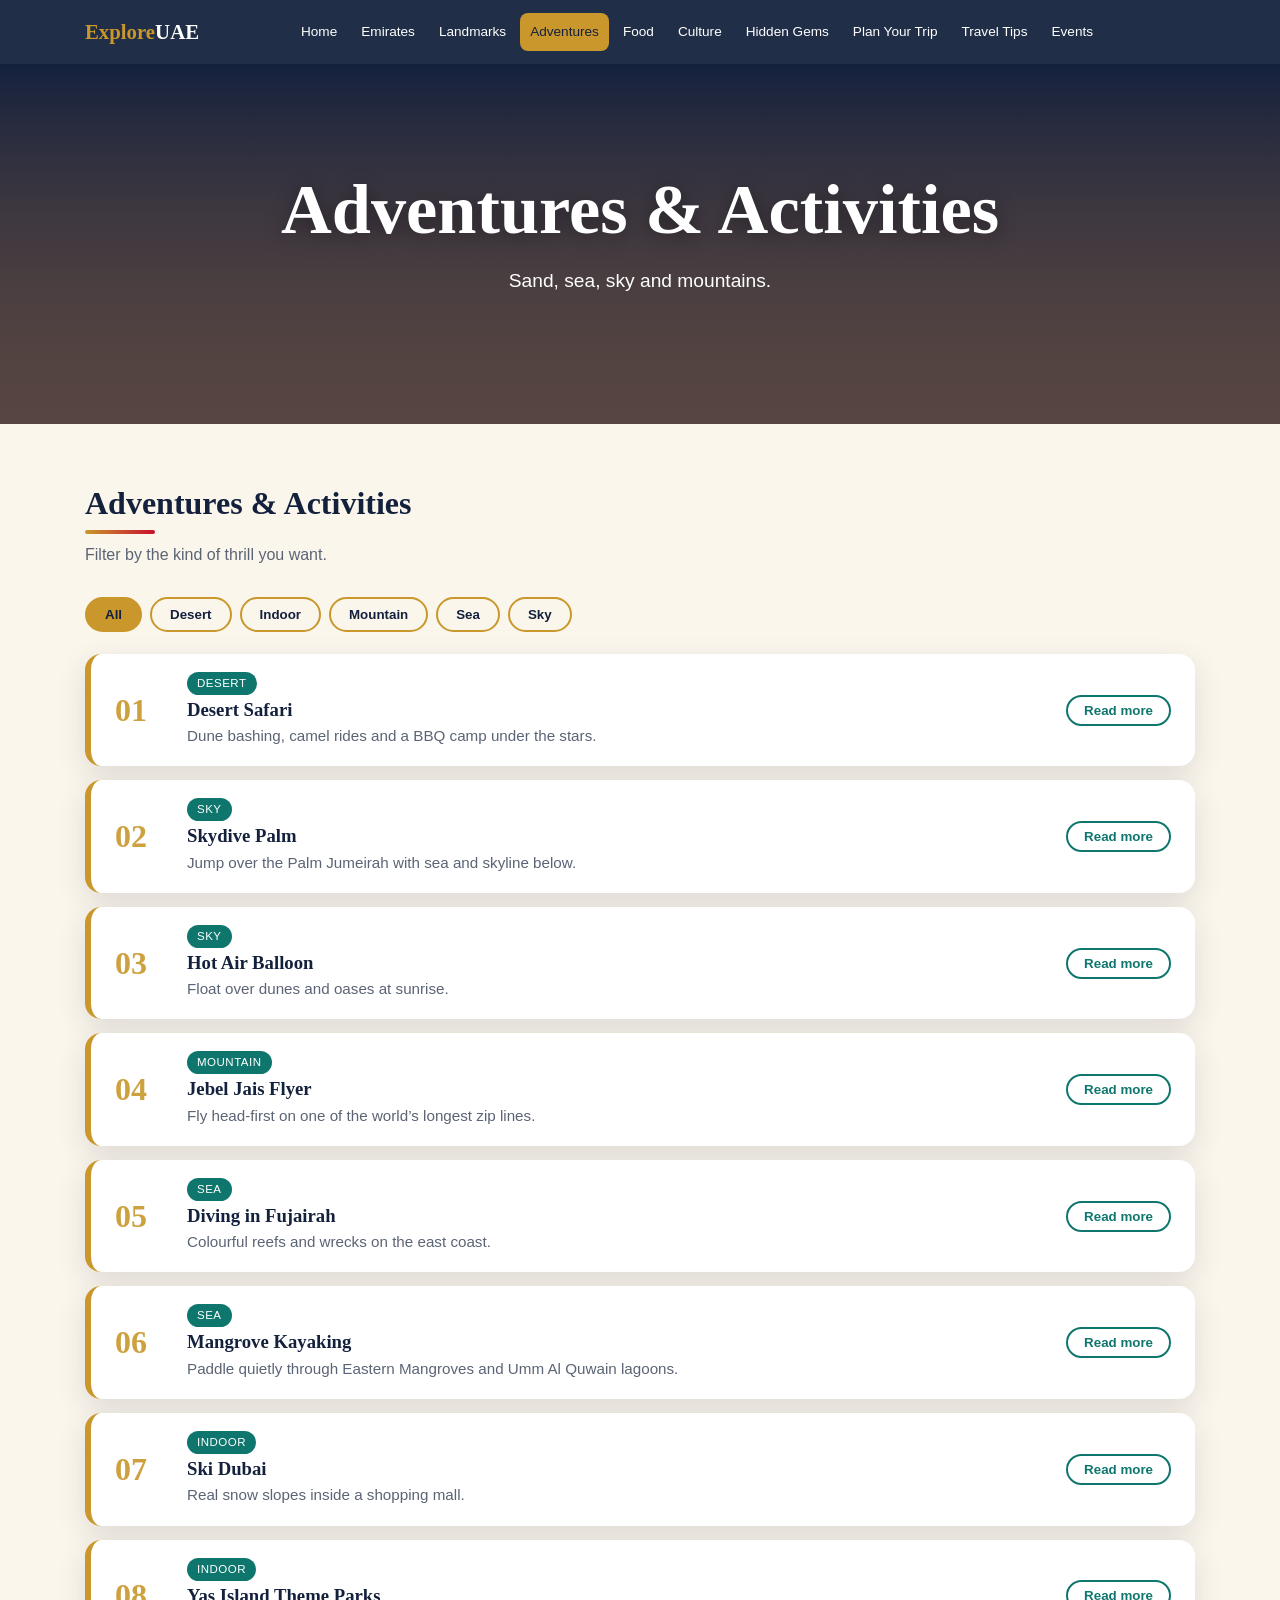
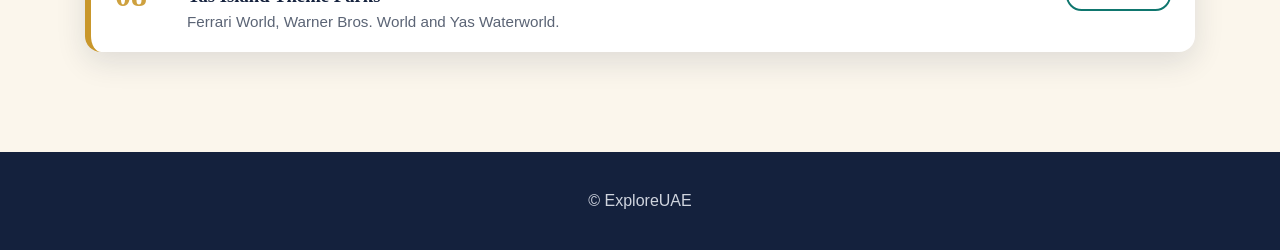
==== adventures.html @ d8216cd1 "Rename adventtures.html to adventures.html" ====
<!DOCTYPE html>
<html lang="en">
<head>
<meta charset="UTF-8">
<meta name="viewport" content="width=device-width, initial-scale=1.0">
<meta name="description" content="ExploreUAE - Adventures">
<title>Adventures | ExploreUAE</title>
<link rel="stylesheet" href="css/shared-styles.css">
<script src="js/site-interactions.js" defer></script>
</head>
<body>
<header><div class="wrap"><nav>
<a class="logo" href="index.html">Explore<span>UAE</span></a>
<ul><li><a href="index.html">Home</a></li><li><a href="emirates.html">Emirates</a></li><li><a href="landmarks.html">Landmarks</a></li><li><a href="adventures.html">Adventures</a></li><li><a href="food.html">Food</a></li><li><a href="culture.html">Culture</a></li><li><a href="hidden-gems.html">Hidden Gems</a></li><li><a href="plan.html">Plan Your Trip</a></li><li><a href="tips.html">Travel Tips</a></li><li><a href="events.html">Events</a></li></ul>
<div class="tools"><button id="burger">☰</button></div>
</nav></div></header>
<main>
<div class="hero small">
<div class="content"><h1>Adventures & Activities</h1><p>Sand, sea, sky and mountains.</p></div></div>
<section><div class="wrap"><h2 class="title">Adventures & Activities</h2><p class="sub">Filter by the kind of thrill you want.</p><div class="filters"><button class="on" data-f="all">All</button><button data-f="Desert">Desert</button><button data-f="Indoor">Indoor</button><button data-f="Mountain">Mountain</button><button data-f="Sea">Sea</button><button data-f="Sky">Sky</button></div><div class="grid list"><article class="card reveal" data-cat="Desert" style="--h:15"><div class="body"><span class="tag">Desert</span><h3>Desert Safari</h3><p>Dune bashing, camel rides and a BBQ camp under the stars.</p><button class="more" data-title="Desert Safari" data-info="Most tours leave in the afternoon and include sandboarding and live shows.">Read more</button></div></article>
<article class="card reveal" data-cat="Sky" style="--h:62"><div class="body"><span class="tag">Sky</span><h3>Skydive Palm</h3><p>Jump over the Palm Jumeirah with sea and skyline below.</p><button class="more" data-title="Skydive Palm" data-info="Tandem jumps need no experience and offer one of the world’s great views.">Read more</button></div></article>
<article class="card reveal" data-cat="Sky" style="--h:109"><div class="body"><span class="tag">Sky</span><h3>Hot Air Balloon</h3><p>Float over dunes and oases at sunrise.</p><button class="more" data-title="Hot Air Balloon" data-info="Flights start before dawn and often end with a desert breakfast.">Read more</button></div></article>
<article class="card reveal" data-cat="Mountain" style="--h:156"><div class="body"><span class="tag">Mountain</span><h3>Jebel Jais Flyer</h3><p>Fly head-first on one of the world’s longest zip lines.</p><button class="more" data-title="Jebel Jais Flyer" data-info="Located in Ras Al Khaimah, with speeds above 100 km/h.">Read more</button></div></article>
<article class="card reveal" data-cat="Sea" style="--h:203"><div class="body"><span class="tag">Sea</span><h3>Diving in Fujairah</h3><p>Colourful reefs and wrecks on the east coast.</p><button class="more" data-title="Diving in Fujairah" data-info="Snoopy Island is a beginner-friendly snorkelling spot.">Read more</button></div></article>
<article class="card reveal" data-cat="Sea" style="--h:250"><div class="body"><span class="tag">Sea</span><h3>Mangrove Kayaking</h3><p>Paddle quietly through Eastern Mangroves and Umm Al Quwain lagoons.</p><button class="more" data-title="Mangrove Kayaking" data-info="Look for herons, flamingos and fish among the roots.">Read more</button></div></article>
<article class="card reveal" data-cat="Indoor" style="--h:297"><div class="body"><span class="tag">Indoor</span><h3>Ski Dubai</h3><p>Real snow slopes inside a shopping mall.</p><button class="more" data-title="Ski Dubai" data-info="Includes penguin encounters and a snow park.">Read more</button></div></article>
<article class="card reveal" data-cat="Indoor" style="--h:344"><div class="body"><span class="tag">Indoor</span><h3>Yas Island Theme Parks</h3><p>Ferrari World, Warner Bros. World and Yas Waterworld.</p><button class="more" data-title="Yas Island Theme Parks" data-info="Home to some of the fastest rollercoasters.">Read more</button></div></article>
</div></div></section>
</main>
<div class="modal" id="modal"><div class="box"><button class="x">&times;</button><h2 id="mTitle"></h2><p id="mText"></p></div></div>
<footer><div class="wrap"><p>&copy; ExploreUAE</p></div></footer>
</body>
</html>
---- css/shared-styles.css ----
/* ========== ExploreUAE – main stylesheet ========== */
:root{--bg:#fbf6ec;--card:#fff;--ink:#14213d;--muted:#5b6475;--gold:#c9972b;--teal:#0f766e;--red:#c8102e;--shadow:0 10px 30px rgba(20,33,61,.12);--r:16px}
*{box-sizing:border-box;margin:0;padding:0}
html{scroll-behavior:smooth}
body{font-family:'Segoe UI',Tahoma,sans-serif;background:var(--bg);color:var(--ink);line-height:1.65;transition:background .4s,color .4s}
h1,h2,h3{font-family:Georgia,'Times New Roman',serif;line-height:1.2}
a{color:inherit;text-decoration:none}
img,svg,video{max-width:100%}
.wrap{max-width:1150px;margin:auto;padding:0 20px}
section{padding:60px 0}
h2.title{font-size:2rem;margin-bottom:8px}
h2.title::after{content:"";display:block;width:70px;height:4px;background:linear-gradient(90deg,var(--gold),var(--red));margin-top:8px;border-radius:4px}
.sub{color:var(--muted);margin-bottom:28px;max-width:700px}

/* ----- Navbar ----- */
header{position:sticky;top:0;z-index:50;background:rgba(20,33,61,.94);backdrop-filter:blur(8px);color:#fff}
nav{display:flex;align-items:center;justify-content:space-between;height:64px}
.logo{font-family:Georgia,serif;font-size:1.3rem;font-weight:700;color:var(--gold)}
.logo span{color:#fff}
nav ul{display:flex;list-style:none;gap:4px;flex-wrap:wrap}
nav li a{display:block;padding:8px 10px;border-radius:8px;font-size:.85rem;transition:.25s}
nav li a:hover,nav li a.active{background:var(--gold);color:#14213d}
.tools button{background:none;border:1px solid rgba(255,255,255,.4);color:#fff;border-radius:8px;padding:6px 10px;cursor:pointer;margin-left:6px;font-size:1rem}
#burger{display:none}

/* ----- Hero ----- */
.hero{position:relative;min-height:88vh;display:grid;place-items:center;text-align:center;color:#fff;overflow:hidden;
 background:linear-gradient(rgba(20,33,61,.45),rgba(20,33,61,.7)),url(../images/hero-burj-khalifa.jpg) center/cover no-repeat,linear-gradient(180deg,#14213d,#f2994a)}
.hero.small{min-height:40vh}
.hero h1{font-size:clamp(2.2rem,6vw,4.4rem);text-shadow:0 4px 20px rgba(0,0,0,.4);animation:rise 1.2s both}
.hero p{font-size:1.2rem;max-width:640px;margin:14px auto 24px;animation:rise 1.2s .3s both}
.hero .content{position:relative;z-index:3;padding:40px 20px}
.btn{display:inline-block;background:var(--gold);color:#14213d;padding:12px 26px;border-radius:40px;font-weight:700;border:0;cursor:pointer;transition:.3s;font-size:1rem}
.btn:hover{transform:translateY(-3px) scale(1.04);box-shadow:0 8px 20px rgba(201,151,43,.5)}
.btn.alt{background:transparent;border:2px solid #fff;color:#fff;margin-left:8px}

/* ----- Cards & grid ----- */
.grid{display:grid;grid-template-columns:repeat(auto-fill,minmax(260px,1fr));gap:22px}
.card{background:var(--card);border-radius:var(--r);box-shadow:var(--shadow);overflow:hidden;transition:transform .35s,box-shadow .35s;position:relative}
.card:hover{transform:translateY(-8px) rotate(-.4deg)}
.pic{height:190px;overflow:hidden;background:linear-gradient(135deg,hsl(var(--h),70%,55%),hsl(calc(var(--h) + 40),75%,38%));transition:.4s}
.pic img{width:100%;height:100%;object-fit:cover;display:block;transition:transform .5s}
.card:hover .pic img{transform:scale(1.12)}
.card .body{padding:18px}
.card h3{margin-bottom:6px}
.card p{color:var(--muted);font-size:.95rem}
.tag{display:inline-block;font-size:.72rem;background:var(--teal);color:#fff;padding:2px 10px;border-radius:20px;margin-bottom:8px;text-transform:uppercase;letter-spacing:.5px}
.more{margin-top:12px;background:none;border:2px solid var(--teal);color:var(--teal);padding:6px 16px;border-radius:20px;cursor:pointer;font-weight:600;transition:.3s}
.more:hover{background:var(--teal);color:#fff}
.filters{display:flex;gap:8px;flex-wrap:wrap;margin-bottom:22px}
.filters button{padding:8px 18px;border-radius:30px;border:2px solid var(--gold);background:none;color:var(--ink);cursor:pointer;font-weight:600;transition:.25s}
.filters button.on,.filters button:hover{background:var(--gold);color:#14213d}
.hide{display:none!important}

/* ----- Flip cards ----- */
.flip{perspective:900px;height:200px}
.flip>div{position:relative;width:100%;height:100%;transition:transform .7s;transform-style:preserve-3d}
.flip:hover>div{transform:rotateY(180deg)}
.flip .f,.flip .b{position:absolute;inset:0;backface-visibility:hidden;border-radius:var(--r);display:grid;place-items:center;text-align:center;padding:18px;box-shadow:var(--shadow)}
.flip .f{background:linear-gradient(135deg,var(--teal),#0b3d5c);color:#fff;font-size:1.3rem;font-family:Georgia,serif}
.flip .b{background:var(--gold);color:#14213d;transform:rotateY(180deg);font-size:.95rem}

/* ----- Stats ----- */
.stats{background:linear-gradient(120deg,#14213d,#0f766e);color:#fff;padding:46px 0}
.stats .grid{text-align:center}
.stats b{display:block;font-size:2.6rem;font-family:Georgia,serif;color:var(--gold)}

/* ----- Tables ----- */
.twrap{overflow-x:auto;border-radius:var(--r);box-shadow:var(--shadow)}
table{width:100%;border-collapse:collapse;background:var(--card)}
caption{padding:12px;font-weight:700;text-align:left;caption-side:top}
th{background:#14213d;color:#fff;padding:12px;text-align:left;cursor:pointer;white-space:nowrap}
th:hover{background:var(--teal)}
td{padding:11px 12px;border-bottom:1px solid rgba(128,128,128,.2)}
tbody tr:nth-child(even){background:rgba(201,151,43,.08)}
tbody tr:hover{background:rgba(15,118,110,.15)}

/* ----- Forms ----- */
form{background:var(--card);padding:26px;border-radius:var(--r);box-shadow:var(--shadow);max-width:620px}
.row{margin-bottom:16px}
label{display:block;font-weight:600;margin-bottom:5px}
input,select,textarea{width:100%;padding:11px 13px;border:2px solid #cfd4de;border-radius:10px;font:inherit;background:var(--bg);color:var(--ink);transition:.25s}
input:focus,select:focus,textarea:focus{outline:0;border-color:var(--gold);box-shadow:0 0 0 4px rgba(201,151,43,.25)}
input[type=checkbox],input[type=radio]{width:auto;margin-right:6px}
input[type=range]{padding:0}
.err{color:var(--red);font-size:.82rem;min-height:1.1em}
.invalid{border-color:var(--red)}
.msg{margin-top:14px;padding:12px;border-radius:10px;background:rgba(15,118,110,.15);color:var(--teal);font-weight:700}
.result{font-size:1.8rem;font-family:Georgia,serif;color:var(--gold);margin-top:12px}

/* ----- Tabs / accordion / timeline ----- */
.tabs{display:flex;gap:6px;flex-wrap:wrap;margin-bottom:18px}
.tabs button{padding:10px 20px;border:0;border-radius:10px 10px 0 0;background:#d9dde6;cursor:pointer;font-weight:700}
.tabs button.on{background:var(--teal);color:#fff}
.panel{display:none;animation:fade .6s}
.panel.on{display:block}
details{background:var(--card);border-radius:12px;box-shadow:var(--shadow);margin-bottom:12px;padding:14px 18px}
summary{cursor:pointer;font-weight:700}
details[open] p{animation:fade .5s;margin-top:8px;color:var(--muted)}
.timeline{border-left:4px solid var(--gold);margin-left:14px}
.timeline div{padding:0 0 26px 26px;position:relative}
.timeline div::before{content:"";position:absolute;left:-12px;top:4px;width:20px;height:20px;border-radius:50%;background:var(--teal);border:4px solid var(--bg)}
.timeline b{color:var(--gold);font-size:1.2rem}
.bars{display:flex;align-items:flex-end;gap:8px;height:200px;padding:10px;background:var(--card);border-radius:var(--r);box-shadow:var(--shadow)}
.bars div{flex:1;background:linear-gradient(0deg,#2a9d8f,#e76f51);border-radius:6px 6px 0 0;position:relative;height:0;transition:height 1.2s}
.bars span{position:absolute;bottom:-22px;left:50%;transform:translateX(-50%);font-size:.7rem}
.bars em{position:absolute;top:-20px;left:50%;transform:translateX(-50%);font-size:.7rem;font-style:normal}
.quote{font-size:1.4rem;font-family:Georgia,serif;text-align:center;min-height:90px;transition:opacity .5s}
.countdown{display:flex;gap:14px;justify-content:center;flex-wrap:wrap}
.countdown div{background:rgba(255,255,255,.15);padding:14px 20px;border-radius:12px;min-width:90px;text-align:center}
.countdown b{display:block;font-size:2rem}

/* ----- Modal / footer / misc ----- */
.modal{position:fixed;inset:0;background:rgba(0,0,0,.65);display:none;place-items:center;z-index:100;padding:20px}
.modal.on{display:grid;animation:fade .3s}
.modal .box{background:var(--card);padding:30px;border-radius:var(--r);max-width:480px;animation:pop .4s}
.modal .x{float:right;background:none;border:0;font-size:1.5rem;cursor:pointer;color:var(--ink)}
footer{background:#14213d;color:#cfd4de;padding:36px 0;text-align:center;margin-top:40px}
.reveal{opacity:0;transform:translateY(40px);transition:opacity .8s,transform .8s}
.reveal.in{opacity:1;transform:none}
.two{display:grid;grid-template-columns:1fr 1fr;gap:30px;align-items:center}
video{width:100%;border-radius:var(--r);box-shadow:var(--shadow);background:#000}

/* ----- Animations ----- */
@keyframes rise{from{opacity:0;transform:translateY(40px)}to{opacity:1;transform:none}}
@keyframes fade{from{opacity:0}to{opacity:1}}
@keyframes pop{from{transform:scale(.6);opacity:0}to{transform:scale(1);opacity:1}}
@keyframes dusk{to{background-position:0 100%}}

@media(max-width:860px){
 #burger{display:inline-block}
 nav ul{position:absolute;top:64px;left:0;right:0;background:#14213d;flex-direction:column;display:none;padding:10px}
 nav ul.open{display:flex}
 .two{grid-template-columns:1fr}.btn.alt{margin:10px 0 0}
}
@media(prefers-reduced-motion:reduce){*{animation:none!important;transition:none!important}}

/* ----- National Day flag & Travel Tips fireworks ----- */
.nd-head{display:flex;align-items:center;justify-content:center;gap:18px;flex-wrap:wrap;margin-bottom:18px}
.nd-head h2{margin:0}
.nd-flag{width:clamp(70px,12vw,120px);height:auto;filter:drop-shadow(0 8px 14px rgba(0,0,0,.45));animation:flagwave 3.2s ease-in-out infinite;transform-origin:left center}
@keyframes flagwave{0%,100%{transform:rotate(-2deg) skewY(-1deg)}50%{transform:rotate(2deg) skewY(1.5deg)}}
.title-row{display:flex;align-items:center;justify-content:flex-start;gap:40px;flex-wrap:wrap;margin-bottom:10px}
.title-row .sub{margin-bottom:0}
.title-fireworks{width:min(300px,100%);height:auto;border-radius:var(--r);box-shadow:var(--shadow),0 0 0 4px #fff;object-fit:cover;transition:transform .4s}
.title-fireworks:hover{transform:scale(1.04) rotate(-1deg)}
@media(max-width:600px){.title-row{justify-content:center;text-align:center}}

/* ----- Tools row: checklist + fireworks card ----- */
.tools-row{display:flex;gap:30px;align-items:stretch;flex-wrap:wrap}
.tools-row .pack{flex:1 1 380px}
.fw-card{flex:1 1 380px;position:relative;margin:0;border-radius:var(--r);overflow:hidden;min-height:320px;box-shadow:var(--shadow),0 0 0 5px #fff,0 0 40px rgba(201,151,43,.35);transition:transform .4s}
.fw-card:hover{transform:translateY(-6px) rotate(-.6deg)}
.fw-card img{position:absolute;inset:0;width:100%;height:100%;object-fit:cover;transition:transform .8s}
.fw-card:hover img{transform:scale(1.07)}
.fw-card figcaption{position:absolute;left:0;right:0;bottom:0;padding:60px 22px 20px;color:#fff;background:linear-gradient(transparent,rgba(10,15,35,.9));display:flex;flex-direction:column;gap:2px}
.fw-card figcaption b{font-family:Georgia,serif;font-size:1.4rem;color:var(--gold)}
.fw-card figcaption span{font-size:.92rem;opacity:.9}

/* ----- Events: register form + Burj Khalifa reel card ----- */
.reg-row{display:flex;gap:30px;align-items:stretch;flex-wrap:wrap}
.reg-row form{flex:1 1 380px}
.reel-card{flex:0 1 380px;position:relative;display:block;border-radius:var(--r);overflow:hidden;min-height:480px;box-shadow:var(--shadow),0 0 0 5px #fff,0 0 40px rgba(200,16,46,.28);transition:transform .4s,box-shadow .4s}
.reel-card:hover{transform:translateY(-6px) rotate(.6deg)}
.reel-card img{position:absolute;inset:0;width:100%;height:100%;object-fit:cover;transition:transform .8s}
.reel-card:hover img{transform:scale(1.06)}
.reel-play{position:absolute;top:18px;right:18px;width:52px;height:52px;border-radius:50%;display:grid;place-items:center;background:rgba(255,255,255,.92);color:var(--red);font-size:1.2rem;padding-left:4px;box-shadow:0 6px 18px rgba(0,0,0,.4);animation:reelpulse 2.4s ease-in-out infinite}
@keyframes reelpulse{0%,100%{box-shadow:0 6px 18px rgba(0,0,0,.4),0 0 0 0 rgba(255,255,255,.5)}50%{box-shadow:0 6px 18px rgba(0,0,0,.4),0 0 0 14px rgba(255,255,255,0)}}
.reel-cap{position:absolute;left:0;right:0;bottom:0;padding:70px 22px 22px;color:#fff;display:flex;flex-direction:column;gap:3px;background:linear-gradient(transparent,rgba(10,15,35,.97) 55%)}
.reel-cap small{text-transform:uppercase;letter-spacing:1.5px;color:var(--gold);font-weight:700;font-size:.72rem}
.reel-cap b{font-family:Georgia,serif;font-size:1.35rem;line-height:1.25}
.reel-cap em{font-style:normal;font-size:.9rem;opacity:.9}
@media(max-width:600px){.reel-card{flex-basis:100%;min-height:440px}}

/* ----- spacing when the sub-title is removed ----- */
.wrap>h2.title+.grid{margin-top:28px}
/* ----- Landmarks as a numbered list (no photos) ----- */
.grid.list{display:flex;flex-direction:column;gap:14px;counter-reset:lm}
.grid.list .card{display:flex;align-items:center;gap:20px;padding:18px 24px;counter-increment:lm;border-left:6px solid var(--gold)}
.grid.list .card::before{content:counter(lm,decimal-leading-zero);font:700 2rem Georgia,serif;color:var(--gold);min-width:52px;opacity:.9}
.grid.list .card:hover{transform:translateX(8px);box-shadow:0 14px 34px rgba(20,33,61,.2)}
.grid.list .card .body{flex:1;padding:0;display:grid;grid-template-columns:1fr auto;column-gap:20px;align-items:center}
.grid.list .card .body>*{grid-column:1}
.grid.list .card .tag{justify-self:start;margin-bottom:4px}
.grid.list .card .body h3{margin-bottom:2px}
.grid.list .card .more{grid-column:2;grid-row:1/span 3;margin:0;white-space:nowrap}
@media(max-width:600px){.grid.list .card{align-items:flex-start;padding:16px}.grid.list .card::before{font-size:1.5rem;min-width:36px}.grid.list .card .body{grid-template-columns:1fr}.grid.list .card .more{grid-column:1;grid-row:auto;justify-self:start;margin-top:10px}}

/* ----- Home hero: flag picture on the left, title on the right ----- */
.hero-split{display:flex;align-items:center;gap:48px;max-width:1150px;width:100%;text-align:left}
.hero-pic{flex:1 1 52%;margin:0;border-radius:var(--r);overflow:hidden;box-shadow:0 20px 50px rgba(0,0,0,.45),0 0 0 6px rgba(255,255,255,.9),0 0 50px rgba(201,151,43,.4);transform:rotate(-2deg);animation:rise 1.2s both;transition:transform .5s}
.hero-pic:hover{transform:rotate(0) scale(1.03)}
.hero-pic img{display:block;width:100%;height:auto}
.hero-text{flex:1 1 40%}
.hero-text h1{margin-bottom:4px}
.hero-text p{margin:14px 0 24px}
@media(max-width:860px){.hero-split{flex-direction:column;gap:30px;text-align:center}.hero-pic{flex-basis:auto;width:100%;max-width:560px}}

/* ----- Food: international section ----- */
.intl{display:grid;grid-template-columns:1fr 1fr;gap:34px;align-items:center}
.intl-pic{margin:0;border-radius:var(--r);overflow:hidden;box-shadow:var(--shadow),0 0 0 5px #fff}
.intl-pic img{display:block;width:100%;height:auto}
.intl-text p{color:var(--muted);margin-bottom:16px}
.chips{display:flex;flex-wrap:wrap;gap:8px;list-style:none}
.chips li{background:var(--gold);color:#14213d;font-weight:600;font-size:.85rem;padding:5px 14px;border-radius:30px}
@media(max-width:860px){.intl{grid-template-columns:1fr}}
.wrap>h2.title+.intl{margin-top:28px}
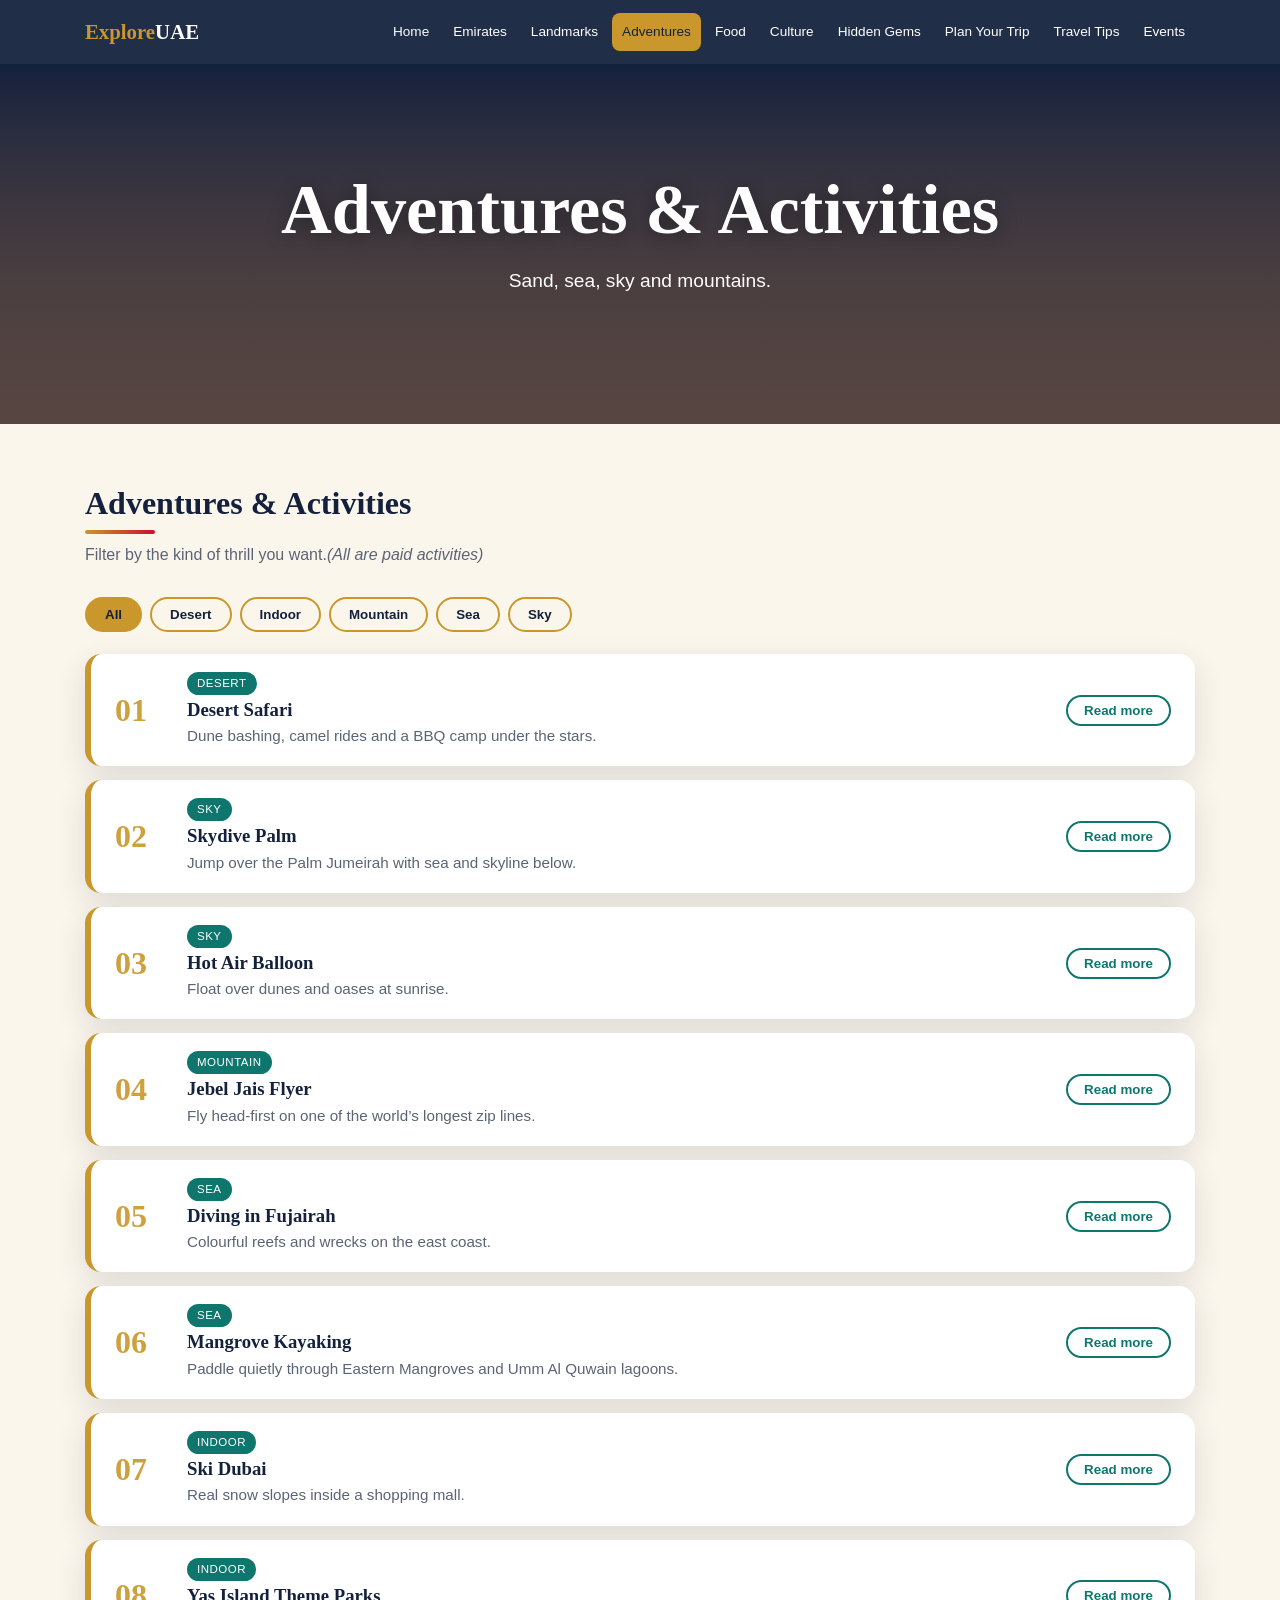
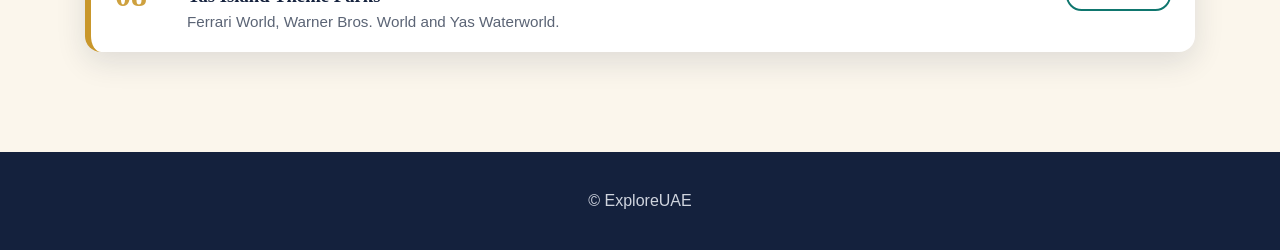
==== commit af89ce68: "Updated html" ====
--- a/adventures.html
+++ b/adventures.html
@@ -12,12 +12,11 @@
 <header><div class="wrap"><nav>
 <a class="logo" href="index.html">Explore<span>UAE</span></a>
 <ul><li><a href="index.html">Home</a></li><li><a href="emirates.html">Emirates</a></li><li><a href="landmarks.html">Landmarks</a></li><li><a href="adventures.html">Adventures</a></li><li><a href="food.html">Food</a></li><li><a href="culture.html">Culture</a></li><li><a href="hidden-gems.html">Hidden Gems</a></li><li><a href="plan.html">Plan Your Trip</a></li><li><a href="tips.html">Travel Tips</a></li><li><a href="events.html">Events</a></li></ul>
-<div class="tools"><button id="burger">☰</button></div>
 </nav></div></header>
 <main>
 <div class="hero small">
 <div class="content"><h1>Adventures & Activities</h1><p>Sand, sea, sky and mountains.</p></div></div>
-<section><div class="wrap"><h2 class="title">Adventures & Activities</h2><p class="sub">Filter by the kind of thrill you want.</p><div class="filters"><button class="on" data-f="all">All</button><button data-f="Desert">Desert</button><button data-f="Indoor">Indoor</button><button data-f="Mountain">Mountain</button><button data-f="Sea">Sea</button><button data-f="Sky">Sky</button></div><div class="grid list"><article class="card reveal" data-cat="Desert" style="--h:15"><div class="body"><span class="tag">Desert</span><h3>Desert Safari</h3><p>Dune bashing, camel rides and a BBQ camp under the stars.</p><button class="more" data-title="Desert Safari" data-info="Most tours leave in the afternoon and include sandboarding and live shows.">Read more</button></div></article>
+<section><div class="wrap"><h2 class="title">Adventures & Activities</h2><p class="sub">Filter by the kind of thrill you want.<em>(All are paid activities)</em></p><div class="filters"><button class="on" data-f="all">All</button><button data-f="Desert">Desert</button><button data-f="Indoor">Indoor</button><button data-f="Mountain">Mountain</button><button data-f="Sea">Sea</button><button data-f="Sky">Sky</button></div><div class="grid list"><article class="card reveal" data-cat="Desert" style="--h:15"><div class="body"><span class="tag">Desert</span><h3>Desert Safari</h3><p>Dune bashing, camel rides and a BBQ camp under the stars.</p><button class="more" data-title="Desert Safari" data-info="Most tours leave in the afternoon and include sandboarding and live shows.">Read more</button></div></article>
 <article class="card reveal" data-cat="Sky" style="--h:62"><div class="body"><span class="tag">Sky</span><h3>Skydive Palm</h3><p>Jump over the Palm Jumeirah with sea and skyline below.</p><button class="more" data-title="Skydive Palm" data-info="Tandem jumps need no experience and offer one of the world’s great views.">Read more</button></div></article>
 <article class="card reveal" data-cat="Sky" style="--h:109"><div class="body"><span class="tag">Sky</span><h3>Hot Air Balloon</h3><p>Float over dunes and oases at sunrise.</p><button class="more" data-title="Hot Air Balloon" data-info="Flights start before dawn and often end with a desert breakfast.">Read more</button></div></article>
 <article class="card reveal" data-cat="Mountain" style="--h:156"><div class="body"><span class="tag">Mountain</span><h3>Jebel Jais Flyer</h3><p>Fly head-first on one of the world’s longest zip lines.</p><button class="more" data-title="Jebel Jais Flyer" data-info="Located in Ras Al Khaimah, with speeds above 100 km/h.">Read more</button></div></article>
--- a/css/shared-styles.css
+++ b/css/shared-styles.css
@@ -25,7 +25,7 @@
 
 /* ----- Hero ----- */
 .hero{position:relative;min-height:88vh;display:grid;place-items:center;text-align:center;color:#fff;overflow:hidden;
- background:linear-gradient(rgba(20,33,61,.45),rgba(20,33,61,.7)),url(../images/hero-burj-khalifa.jpg) center/cover no-repeat,linear-gradient(180deg,#14213d,#f2994a)}
+ background:linear-gradient(rgba(20,33,61,.45),rgba(20,33,61,.7)),linear-gradient(180deg,#14213d,#f2994a)}
 .hero.small{min-height:40vh}
 .hero h1{font-size:clamp(2.2rem,6vw,4.4rem);text-shadow:0 4px 20px rgba(0,0,0,.4);animation:rise 1.2s both}
 .hero p{font-size:1.2rem;max-width:640px;margin:14px auto 24px;animation:rise 1.2s .3s both}
@@ -127,7 +127,7 @@
 @keyframes pop{from{transform:scale(.6);opacity:0}to{transform:scale(1);opacity:1}}
 @keyframes dusk{to{background-position:0 100%}}
 
-@media(max-width:860px){
+@media (max-width: 1200px) {
  #burger{display:inline-block}
  nav ul{position:absolute;top:64px;left:0;right:0;background:#14213d;flex-direction:column;display:none;padding:10px}
  nav ul.open{display:flex}
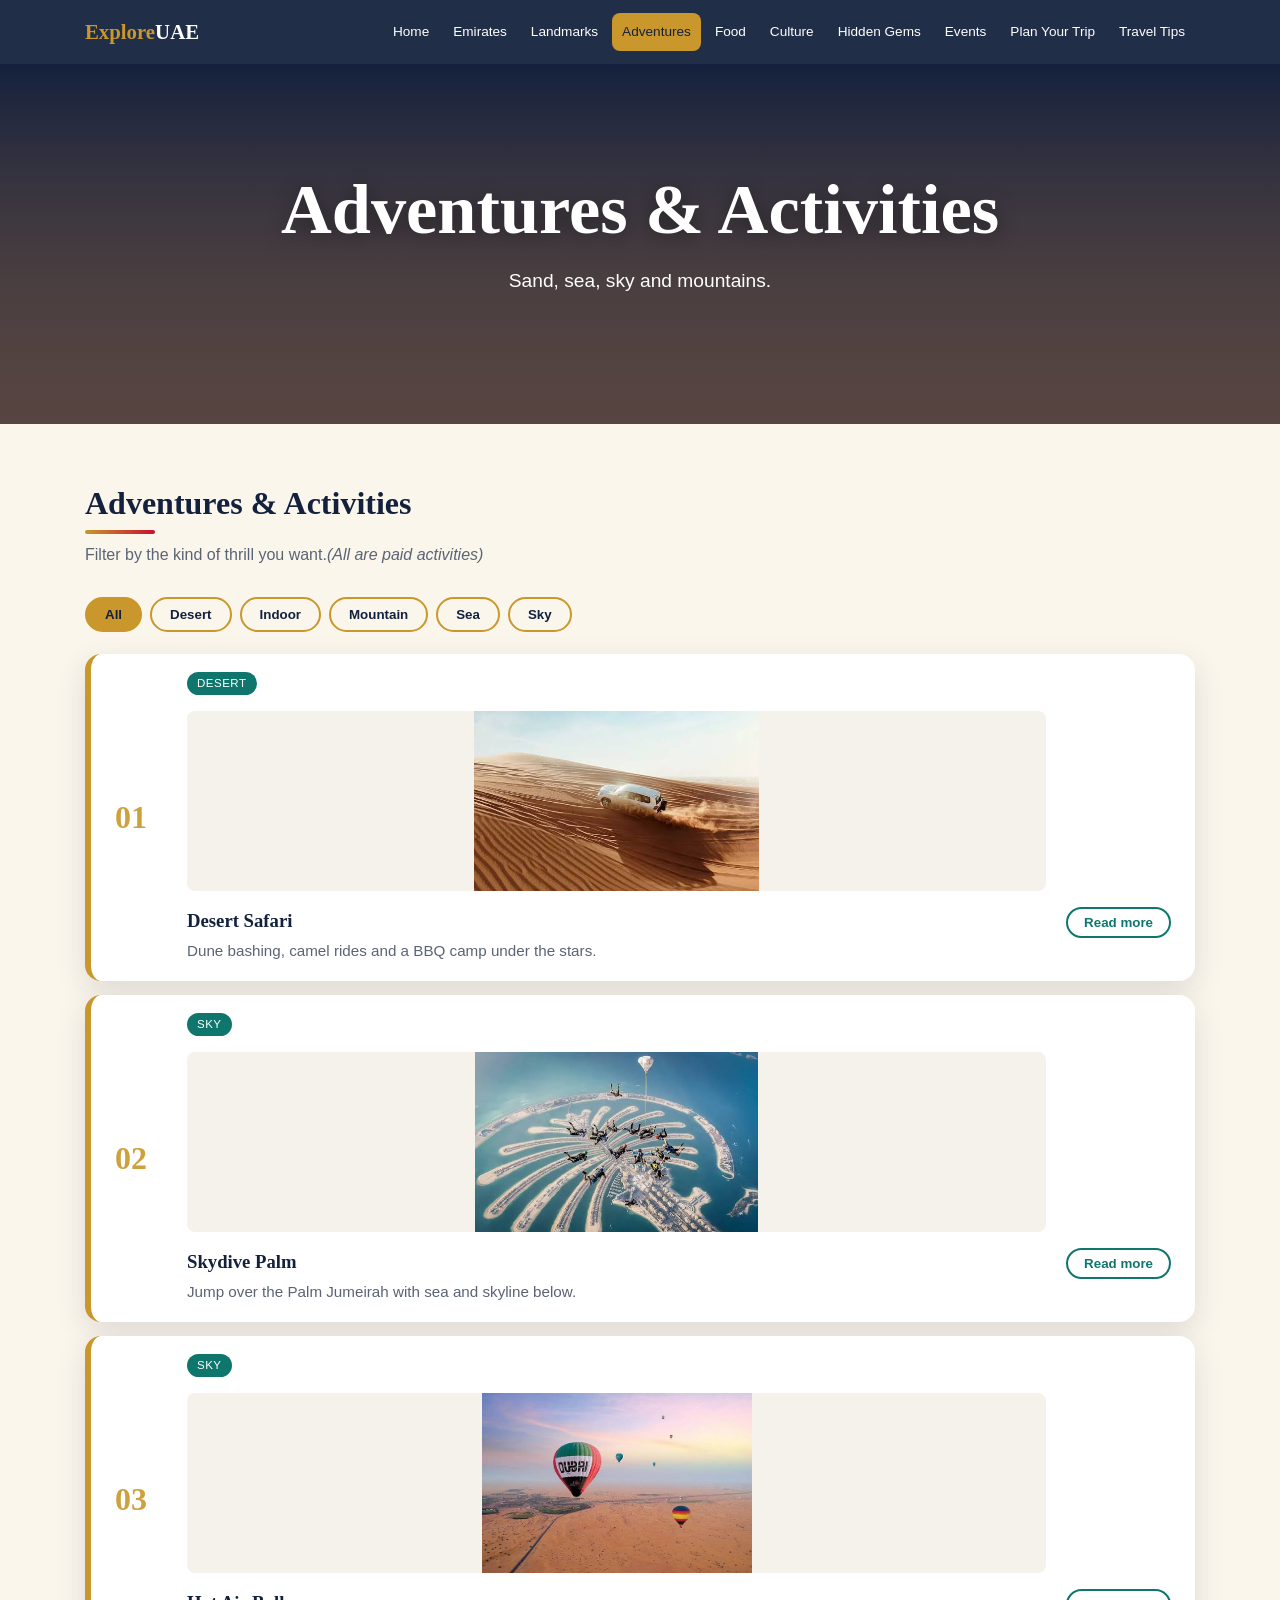
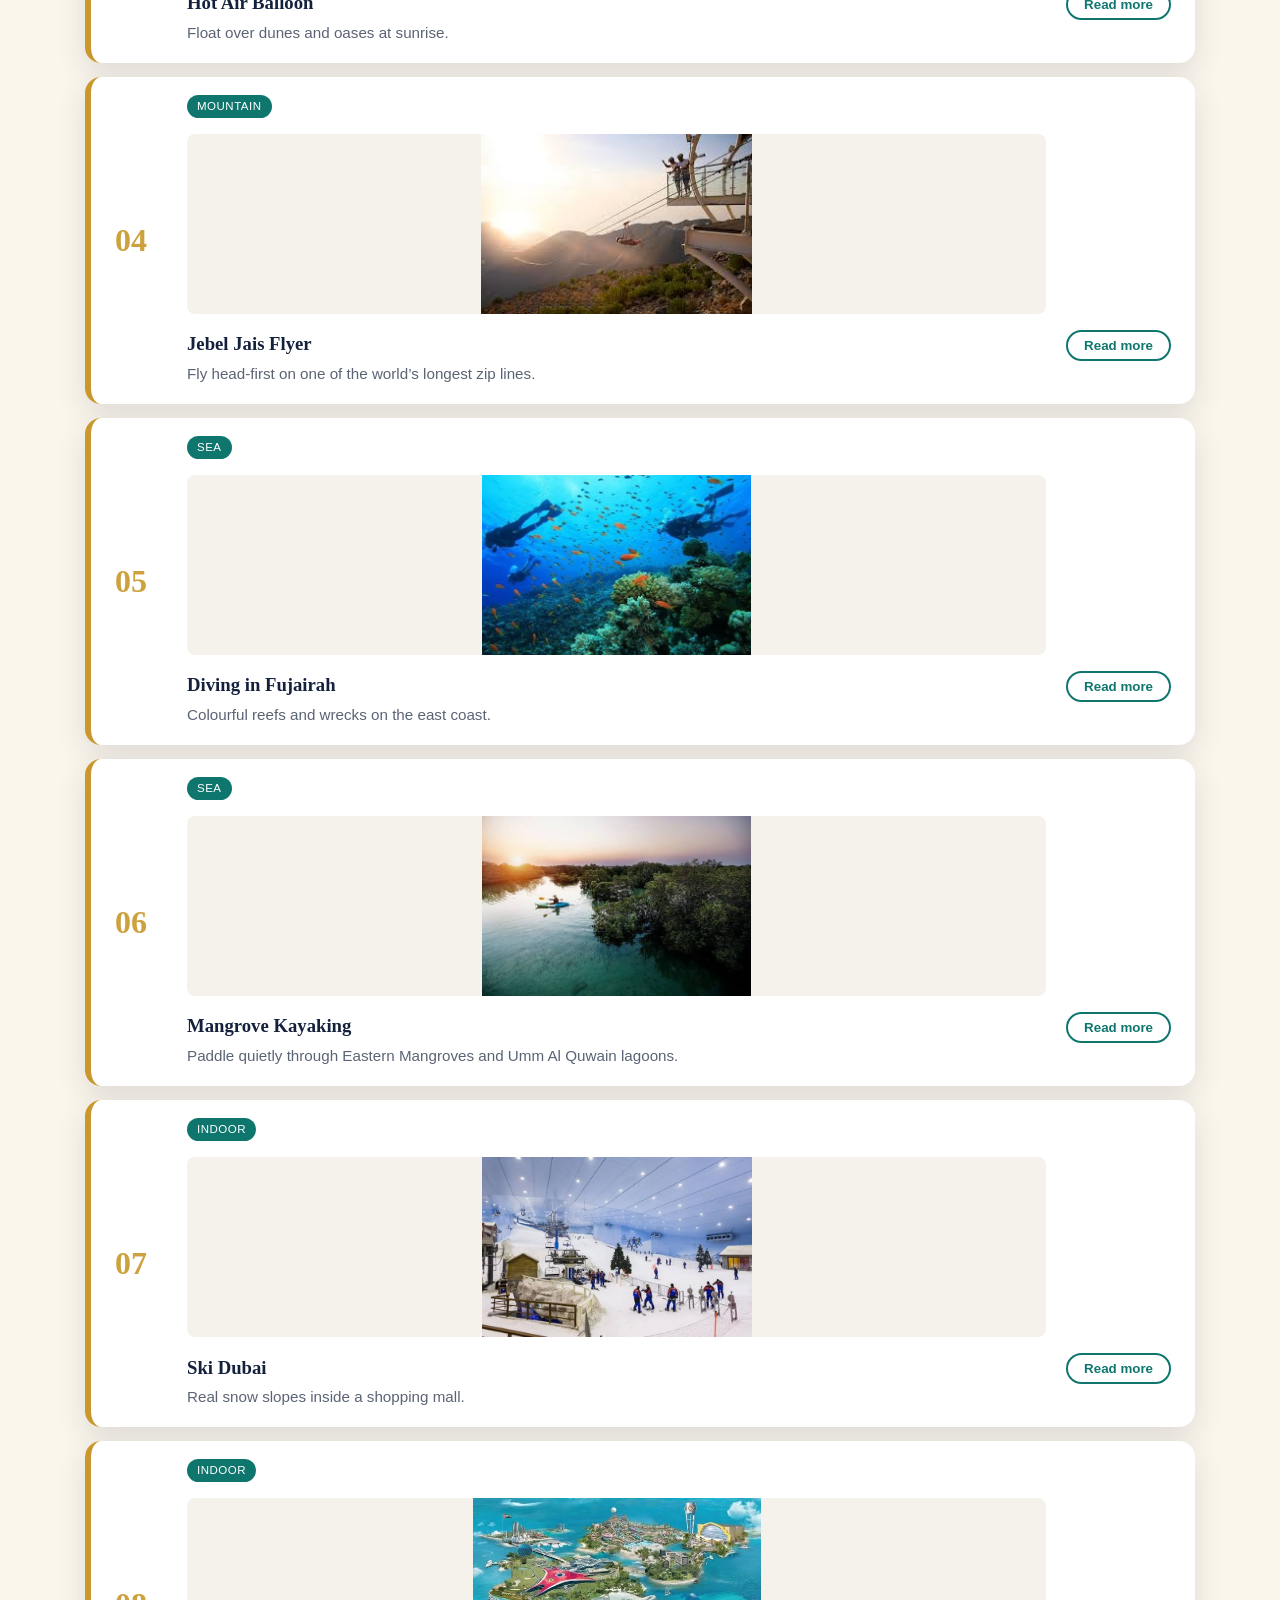
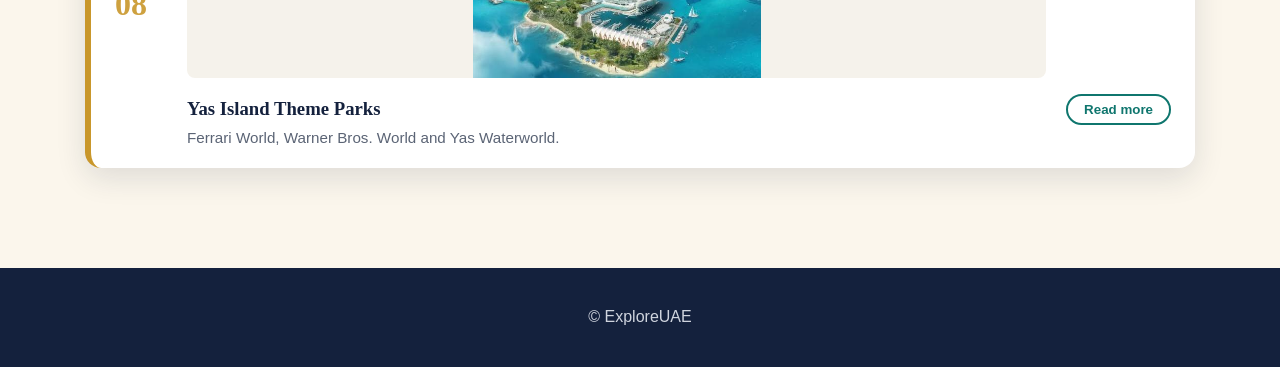
==== commit efc58110: "Updated Images" ====
--- a/adventures.html
+++ b/adventures.html
@@ -11,19 +11,20 @@
 <body>
 <header><div class="wrap"><nav>
 <a class="logo" href="index.html">Explore<span>UAE</span></a>
-<ul><li><a href="index.html">Home</a></li><li><a href="emirates.html">Emirates</a></li><li><a href="landmarks.html">Landmarks</a></li><li><a href="adventures.html">Adventures</a></li><li><a href="food.html">Food</a></li><li><a href="culture.html">Culture</a></li><li><a href="hidden-gems.html">Hidden Gems</a></li><li><a href="plan.html">Plan Your Trip</a></li><li><a href="tips.html">Travel Tips</a></li><li><a href="events.html">Events</a></li></ul>
+<ul><li><a href="index.html">Home</a></li><li><a href="emirates.html">Emirates</a></li><li><a href="landmarks.html">Landmarks</a></li><li><a href="adventures.html">Adventures</a></li><li><a href="food.html">Food</a></li><li><a href="culture.html">Culture</a></li><li><a href="hidden-gems.html">Hidden Gems</a></li><li><a href="events.html">Events</a></li><li><a href="plan.html">Plan Your Trip</a></li><li><a href="tips.html">Travel Tips</a></li></ul>
 </nav></div></header>
 <main>
 <div class="hero small">
 <div class="content"><h1>Adventures & Activities</h1><p>Sand, sea, sky and mountains.</p></div></div>
-<section><div class="wrap"><h2 class="title">Adventures & Activities</h2><p class="sub">Filter by the kind of thrill you want.<em>(All are paid activities)</em></p><div class="filters"><button class="on" data-f="all">All</button><button data-f="Desert">Desert</button><button data-f="Indoor">Indoor</button><button data-f="Mountain">Mountain</button><button data-f="Sea">Sea</button><button data-f="Sky">Sky</button></div><div class="grid list"><article class="card reveal" data-cat="Desert" style="--h:15"><div class="body"><span class="tag">Desert</span><h3>Desert Safari</h3><p>Dune bashing, camel rides and a BBQ camp under the stars.</p><button class="more" data-title="Desert Safari" data-info="Most tours leave in the afternoon and include sandboarding and live shows.">Read more</button></div></article>
-<article class="card reveal" data-cat="Sky" style="--h:62"><div class="body"><span class="tag">Sky</span><h3>Skydive Palm</h3><p>Jump over the Palm Jumeirah with sea and skyline below.</p><button class="more" data-title="Skydive Palm" data-info="Tandem jumps need no experience and offer one of the world’s great views.">Read more</button></div></article>
-<article class="card reveal" data-cat="Sky" style="--h:109"><div class="body"><span class="tag">Sky</span><h3>Hot Air Balloon</h3><p>Float over dunes and oases at sunrise.</p><button class="more" data-title="Hot Air Balloon" data-info="Flights start before dawn and often end with a desert breakfast.">Read more</button></div></article>
-<article class="card reveal" data-cat="Mountain" style="--h:156"><div class="body"><span class="tag">Mountain</span><h3>Jebel Jais Flyer</h3><p>Fly head-first on one of the world’s longest zip lines.</p><button class="more" data-title="Jebel Jais Flyer" data-info="Located in Ras Al Khaimah, with speeds above 100 km/h.">Read more</button></div></article>
-<article class="card reveal" data-cat="Sea" style="--h:203"><div class="body"><span class="tag">Sea</span><h3>Diving in Fujairah</h3><p>Colourful reefs and wrecks on the east coast.</p><button class="more" data-title="Diving in Fujairah" data-info="Snoopy Island is a beginner-friendly snorkelling spot.">Read more</button></div></article>
-<article class="card reveal" data-cat="Sea" style="--h:250"><div class="body"><span class="tag">Sea</span><h3>Mangrove Kayaking</h3><p>Paddle quietly through Eastern Mangroves and Umm Al Quwain lagoons.</p><button class="more" data-title="Mangrove Kayaking" data-info="Look for herons, flamingos and fish among the roots.">Read more</button></div></article>
-<article class="card reveal" data-cat="Indoor" style="--h:297"><div class="body"><span class="tag">Indoor</span><h3>Ski Dubai</h3><p>Real snow slopes inside a shopping mall.</p><button class="more" data-title="Ski Dubai" data-info="Includes penguin encounters and a snow park.">Read more</button></div></article>
-<article class="card reveal" data-cat="Indoor" style="--h:344"><div class="body"><span class="tag">Indoor</span><h3>Yas Island Theme Parks</h3><p>Ferrari World, Warner Bros. World and Yas Waterworld.</p><button class="more" data-title="Yas Island Theme Parks" data-info="Home to some of the fastest rollercoasters.">Read more</button></div></article>
+<section><div class="wrap"><h2 class="title">Adventures & Activities</h2><p class="sub">Filter by the kind of thrill you want.<em>(All are paid activities)</em></p><div class="filters"><button class="on" data-f="all">All</button><button data-f="Desert">Desert</button><button data-f="Indoor">Indoor</button><button data-f="Mountain">Mountain</button><button data-f="Sea">Sea</button><button data-f="Sky">Sky</button></div>
+    <div class="grid list"><article class="card reveal" data-cat="Desert" style="--h:15"><div class="body"><span class="tag">Desert</span><img src="images/desert.jpg" alt="Desert Safari" loading="lazy" onerror="this.style.display='none'"><h3>Desert Safari</h3><p>Dune bashing, camel rides and a BBQ camp under the stars.</p><button class="more" data-title="Desert Safari" data-info="Most tours leave in the afternoon and include sandboarding and live shows.">Read more</button></div></article>
+<article class="card reveal" data-cat="Sky" style="--h:62"><div class="body"><span class="tag">Sky</span><img src="images/skydive.jpg" alt="Skydiving" loading="lazy" onerror="this.style.display='none'"><h3>Skydive Palm</h3><p>Jump over the Palm Jumeirah with sea and skyline below.</p><button class="more" data-title="Skydive Palm" data-info="Tandem jumps need no experience and offer one of the world’s great views.">Read more</button></div></article>
+<article class="card reveal" data-cat="Sky" style="--h:109"><div class="body"><span class="tag">Sky</span><img src="images/hotair-balloon.jpg" alt="Hot Air Balloon" loading="lazy" onerror="this.style.display='none'"><h3>Hot Air Balloon</h3><p>Float over dunes and oases at sunrise.</p><button class="more" data-title="Hot Air Balloon" data-info="Flights start before dawn and often end with a desert breakfast.">Read more</button></div></article>
+<article class="card reveal" data-cat="Mountain" style="--h:156"><div class="body"><span class="tag">Mountain</span><img src="images/jebeljais-flyer.jpg" alt="Flyer" loading="lazy" onerror="this.style.display='none'"><h3>Jebel Jais Flyer</h3><p>Fly head-first on one of the world’s longest zip lines.</p><button class="more" data-title="Jebel Jais Flyer" data-info="Located in Ras Al Khaimah, with speeds above 100 km/h.">Read more</button></div></article>
+<article class="card reveal" data-cat="Sea" style="--h:203"><div class="body"><span class="tag">Sea</span><img src="images/diving.jpg" alt="Diving" loading="lazy" onerror="this.style.display='none'"><h3>Diving in Fujairah</h3><p>Colourful reefs and wrecks on the east coast.</p><button class="more" data-title="Diving in Fujairah" data-info="Snoopy Island is a beginner-friendly snorkelling spot.">Read more</button></div></article>
+<article class="card reveal" data-cat="Sea" style="--h:250"><div class="body"><span class="tag">Sea</span><img src="images/kayaking.jpg" alt="Kayaking" loading="lazy" onerror="this.style.display='none'"><h3>Mangrove Kayaking</h3><p>Paddle quietly through Eastern Mangroves and Umm Al Quwain lagoons.</p><button class="more" data-title="Mangrove Kayaking" data-info="Look for herons, flamingos and fish among the roots.">Read more</button></div></article>
+<article class="card reveal" data-cat="Indoor" style="--h:297"><div class="body"><span class="tag">Indoor</span><img src="images/skidubai.jpg" alt="Ski Dubai" loading="lazy" onerror="this.style.display='none'"><h3>Ski Dubai</h3><p>Real snow slopes inside a shopping mall.</p><button class="more" data-title="Ski Dubai" data-info="Includes penguin encounters and a snow park.">Read more</button></div></article>
+<article class="card reveal" data-cat="Indoor" style="--h:344"><div class="body"><span class="tag">Indoor</span><img src="images/yasisland.jpg" alt="Yas Island Theme Parks" loading="lazy" onerror="this.style.display='none'"><h3>Yas Island Theme Parks</h3><p>Ferrari World, Warner Bros. World and Yas Waterworld.</p><button class="more" data-title="Yas Island Theme Parks" data-info="Home to some of the fastest rollercoasters.">Read more</button></div></article>
 </div></div></section>
 </main>
 <div class="modal" id="modal"><div class="box"><button class="x">&times;</button><h2 id="mTitle"></h2><p id="mText"></p></div></div>
--- a/css/shared-styles.css
+++ b/css/shared-styles.css
@@ -21,7 +21,7 @@
 nav li a{display:block;padding:8px 10px;border-radius:8px;font-size:.85rem;transition:.25s}
 nav li a:hover,nav li a.active{background:var(--gold);color:#14213d}
 .tools button{background:none;border:1px solid rgba(255,255,255,.4);color:#fff;border-radius:8px;padding:6px 10px;cursor:pointer;margin-left:6px;font-size:1rem}
-#burger{display:none}
+
 
 /* ----- Hero ----- */
 .hero{position:relative;min-height:88vh;display:grid;place-items:center;text-align:center;color:#fff;overflow:hidden;
@@ -128,7 +128,7 @@
 @keyframes dusk{to{background-position:0 100%}}
 
 @media (max-width: 1200px) {
- #burger{display:inline-block}
+ 
  nav ul{position:absolute;top:64px;left:0;right:0;background:#14213d;flex-direction:column;display:none;padding:10px}
  nav ul.open{display:flex}
  .two{grid-template-columns:1fr}.btn.alt{margin:10px 0 0}
@@ -179,11 +179,14 @@
 .grid.list .card{display:flex;align-items:center;gap:20px;padding:18px 24px;counter-increment:lm;border-left:6px solid var(--gold)}
 .grid.list .card::before{content:counter(lm,decimal-leading-zero);font:700 2rem Georgia,serif;color:var(--gold);min-width:52px;opacity:.9}
 .grid.list .card:hover{transform:translateX(8px);box-shadow:0 14px 34px rgba(20,33,61,.2)}
-.grid.list .card .body{flex:1;padding:0;display:grid;grid-template-columns:1fr auto;column-gap:20px;align-items:center}
+.grid.list .card .body{flex:1;padding:0;display:grid;grid-template-columns:1fr auto;column-gap:20px;align-items:center;}
 .grid.list .card .body>*{grid-column:1}
 .grid.list .card .tag{justify-self:start;margin-bottom:4px}
 .grid.list .card .body h3{margin-bottom:2px}
-.grid.list .card .more{grid-column:2;grid-row:1/span 3;margin:0;white-space:nowrap}
+.grid.list .card .body p {
+    min-width: 0;
+}
+
 @media(max-width:600px){.grid.list .card{align-items:flex-start;padding:16px}.grid.list .card::before{font-size:1.5rem;min-width:36px}.grid.list .card .body{grid-template-columns:1fr}.grid.list .card .more{grid-column:1;grid-row:auto;justify-self:start;margin-top:10px}}
 
 /* ----- Home hero: flag picture on the left, title on the right ----- */
@@ -206,3 +209,58 @@
 @media(max-width:860px){.intl{grid-template-columns:1fr}}
 .wrap>h2.title+.intl{margin-top:28px}
 
+
+/* ----- Images in culture, gems, adventures and landmarks ----- */
+.grid.list .card .body > img {
+    display: block;
+    width: 100%;
+    height: 180px;
+    object-fit: contain;
+    margin: 12px auto 16px;
+    border-radius: 8px;
+    background: #f5f2eb;
+}
+
+.grid.list .card .body .more {
+    grid-column: 2;
+    grid-row: 3;
+    justify-self: end;
+    margin: 0;
+    white-space: nowrap;
+}
+
+/* ----- Quiz video ----- */
+.quiz-layout {
+    display: flex;
+    gap: 25px;
+    align-items: flex-start;
+}
+
+.quiz-content {
+    flex: 1;
+    min-width: 0;
+}
+
+.quiz-video {
+    flex: 1;
+    min-width: 0;
+}
+
+.quiz-video iframe {
+    width: 100%;
+    height: 400px;
+    display: block;
+    border: none;
+    border-radius: 12px;
+}
+
+@media (max-width: 800px) {
+    .quiz-layout {
+        flex-direction: column;
+    }
+
+    .quiz-content,
+    .quiz-video {
+        width: 100%;
+    }
+}
